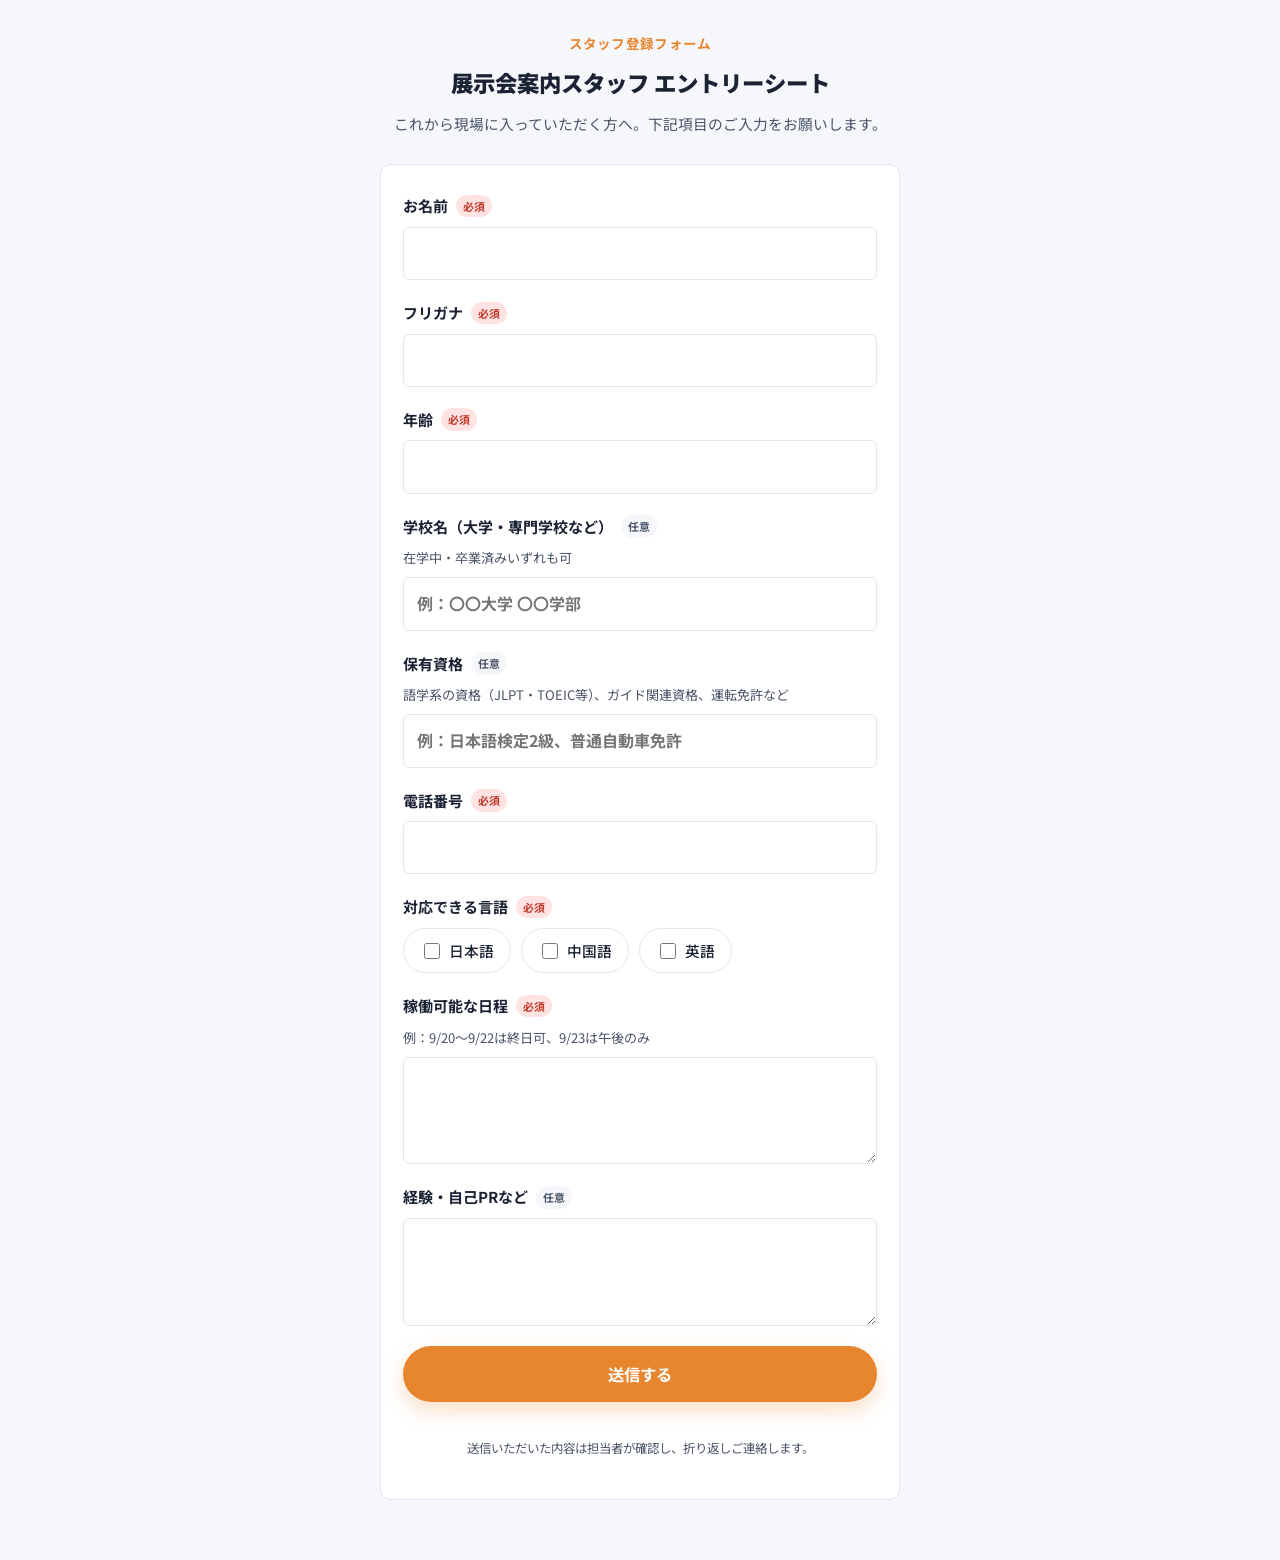
==== entry-sheet.html @ 8527daf9 "Initial commit: staffing LP + entry sheet Co-Authored-By: Claude Sonnet 5 <noreply@anthropic.com>" ====
<!DOCTYPE html>
<html lang="ja">
<head>
<meta charset="UTF-8">
<meta name="viewport" content="width=device-width, initial-scale=1.0">
<title>スタッフ登録エントリーシート</title>
<link rel="preconnect" href="https://fonts.googleapis.com">
<link rel="preconnect" href="https://fonts.gstatic.com" crossorigin>
<link href="https://fonts.googleapis.com/css2?family=Noto+Sans+JP:wght@400;500;700;900&display=swap" rel="stylesheet">
<style>
:root {
  --ink: #1a2233;
  --ink-soft: #4a5468;
  --bg-soft: #f5f7fa;
  --line: #e3e7ee;
  --primary: #1e5f8c;
  --primary-dark: #164a6d;
  --accent: #e8862f;
  --radius: 10px;
}
* { box-sizing: border-box; }
body {
  margin: 0;
  font-family: "Noto Sans JP", "Hiragino Sans", "Yu Gothic", sans-serif;
  color: var(--ink);
  background: var(--bg-soft);
  line-height: 1.7;
  -webkit-font-smoothing: antialiased;
}
.wrap { max-width: 560px; margin: 0 auto; padding: 32px 20px 60px; }
header {
  text-align: center;
  margin-bottom: 28px;
}
header .eyebrow {
  color: var(--accent);
  font-weight: 700;
  font-size: 0.85rem;
  letter-spacing: .02em;
  margin: 0 0 8px;
}
header h1 {
  font-size: 1.4rem;
  font-weight: 900;
  margin: 0 0 10px;
}
header p {
  color: var(--ink-soft);
  font-size: 0.92rem;
  margin: 0;
}
form {
  background: #fff;
  border-radius: var(--radius);
  border: 1px solid var(--line);
  padding: 28px 22px;
  display: flex;
  flex-direction: column;
  gap: 20px;
}
label {
  display: flex;
  flex-direction: column;
  gap: 8px;
  font-weight: 700;
  font-size: 0.94rem;
}
.label-row {
  display: inline-flex;
  align-items: center;
  align-self: flex-start;
}
.required {
  background: #ffe3e3;
  color: #c0392b;
  font-size: 0.68rem;
  font-weight: 700;
  padding: 2px 7px;
  border-radius: 999px;
  margin-left: 8px;
  white-space: nowrap;
}
.optional {
  background: var(--bg-soft);
  color: var(--ink-soft);
  font-size: 0.68rem;
  font-weight: 700;
  padding: 2px 7px;
  border-radius: 999px;
  margin-left: 8px;
  white-space: nowrap;
}
input[type="text"], input[type="tel"], input[type="number"], textarea {
  border: 1px solid var(--line);
  border-radius: 6px;
  padding: 12px 13px;
  font: inherit;
  font-size: 1rem;
  color: var(--ink);
  width: 100%;
}
input:focus, textarea:focus {
  outline: 2px solid var(--primary);
  outline-offset: 1px;
}
.checkbox-row {
  display: flex;
  flex-wrap: wrap;
  gap: 10px;
  font-weight: 500;
}
.checkbox-row label {
  flex-direction: row;
  align-items: center;
  gap: 6px;
  font-weight: 500;
  border: 1px solid var(--line);
  border-radius: 999px;
  padding: 9px 16px;
  cursor: pointer;
  font-size: 0.92rem;
}
.checkbox-row input { width: 16px; height: 16px; }
.hint { font-weight: 400; color: var(--ink-soft); font-size: 0.82rem; }
button {
  background: var(--accent);
  color: #fff;
  border: none;
  border-radius: 999px;
  padding: 16px;
  font-size: 1.02rem;
  font-weight: 700;
  font-family: inherit;
  cursor: pointer;
  box-shadow: 0 8px 20px rgba(232,134,47,0.28);
}
button:hover { background: #d5771f; }
.note {
  text-align: center;
  color: var(--ink-soft);
  font-size: 0.78rem;
  margin-top: 16px;
}
</style>
</head>
<body>
<div class="wrap">
  <header>
    <p class="eyebrow">スタッフ登録フォーム</p>
    <h1>展示会案内スタッフ エントリーシート</h1>
    <p>これから現場に入っていただく方へ。下記項目のご入力をお願いします。</p>
  </header>

  <form action="https://formsubmit.co/baliuxingba@gmail.com" method="POST">
    <input type="hidden" name="_subject" value="展示会案内スタッフ エントリーシート">
    <input type="hidden" name="_captcha" value="false">

    <label>
      <span class="label-row">お名前<span class="required">必須</span></span>
      <input type="text" name="name" required>
    </label>

    <label>
      <span class="label-row">フリガナ<span class="required">必須</span></span>
      <input type="text" name="name_kana" required>
    </label>

    <label>
      <span class="label-row">年齢<span class="required">必須</span></span>
      <input type="number" name="age" min="16" max="99" required>
    </label>

    <label>
      <span class="label-row">学校名（大学・専門学校など）<span class="optional">任意</span></span>
      <span class="hint">在学中・卒業済みいずれも可</span>
      <input type="text" name="school" placeholder="例：〇〇大学 〇〇学部">
    </label>

    <label>
      <span class="label-row">保有資格<span class="optional">任意</span></span>
      <span class="hint">語学系の資格（JLPT・TOEIC等）、ガイド関連資格、運転免許など</span>
      <input type="text" name="qualifications" placeholder="例：日本語検定2級、普通自動車免許">
    </label>

    <label>
      <span class="label-row">電話番号<span class="required">必須</span></span>
      <input type="tel" name="phone" required>
    </label>

    <label>
      <span class="label-row">対応できる言語<span class="required">必須</span></span>
      <span class="checkbox-row">
        <label><input type="checkbox" name="language" value="日本語">日本語</label>
        <label><input type="checkbox" name="language" value="中国語">中国語</label>
        <label><input type="checkbox" name="language" value="英語">英語</label>
      </span>
    </label>

    <label>
      <span class="label-row">稼働可能な日程<span class="required">必須</span></span>
      <span class="hint">例：9/20〜9/22は終日可、9/23は午後のみ</span>
      <textarea name="available_dates" rows="3" required></textarea>
    </label>

    <label>
      <span class="label-row">経験・自己PRなど<span class="optional">任意</span></span>
      <textarea name="notes" rows="3"></textarea>
    </label>

    <button type="submit">送信する</button>
    <p class="note">送信いただいた内容は担当者が確認し、折り返しご連絡します。</p>
  </form>
</div>
</body>
</html>
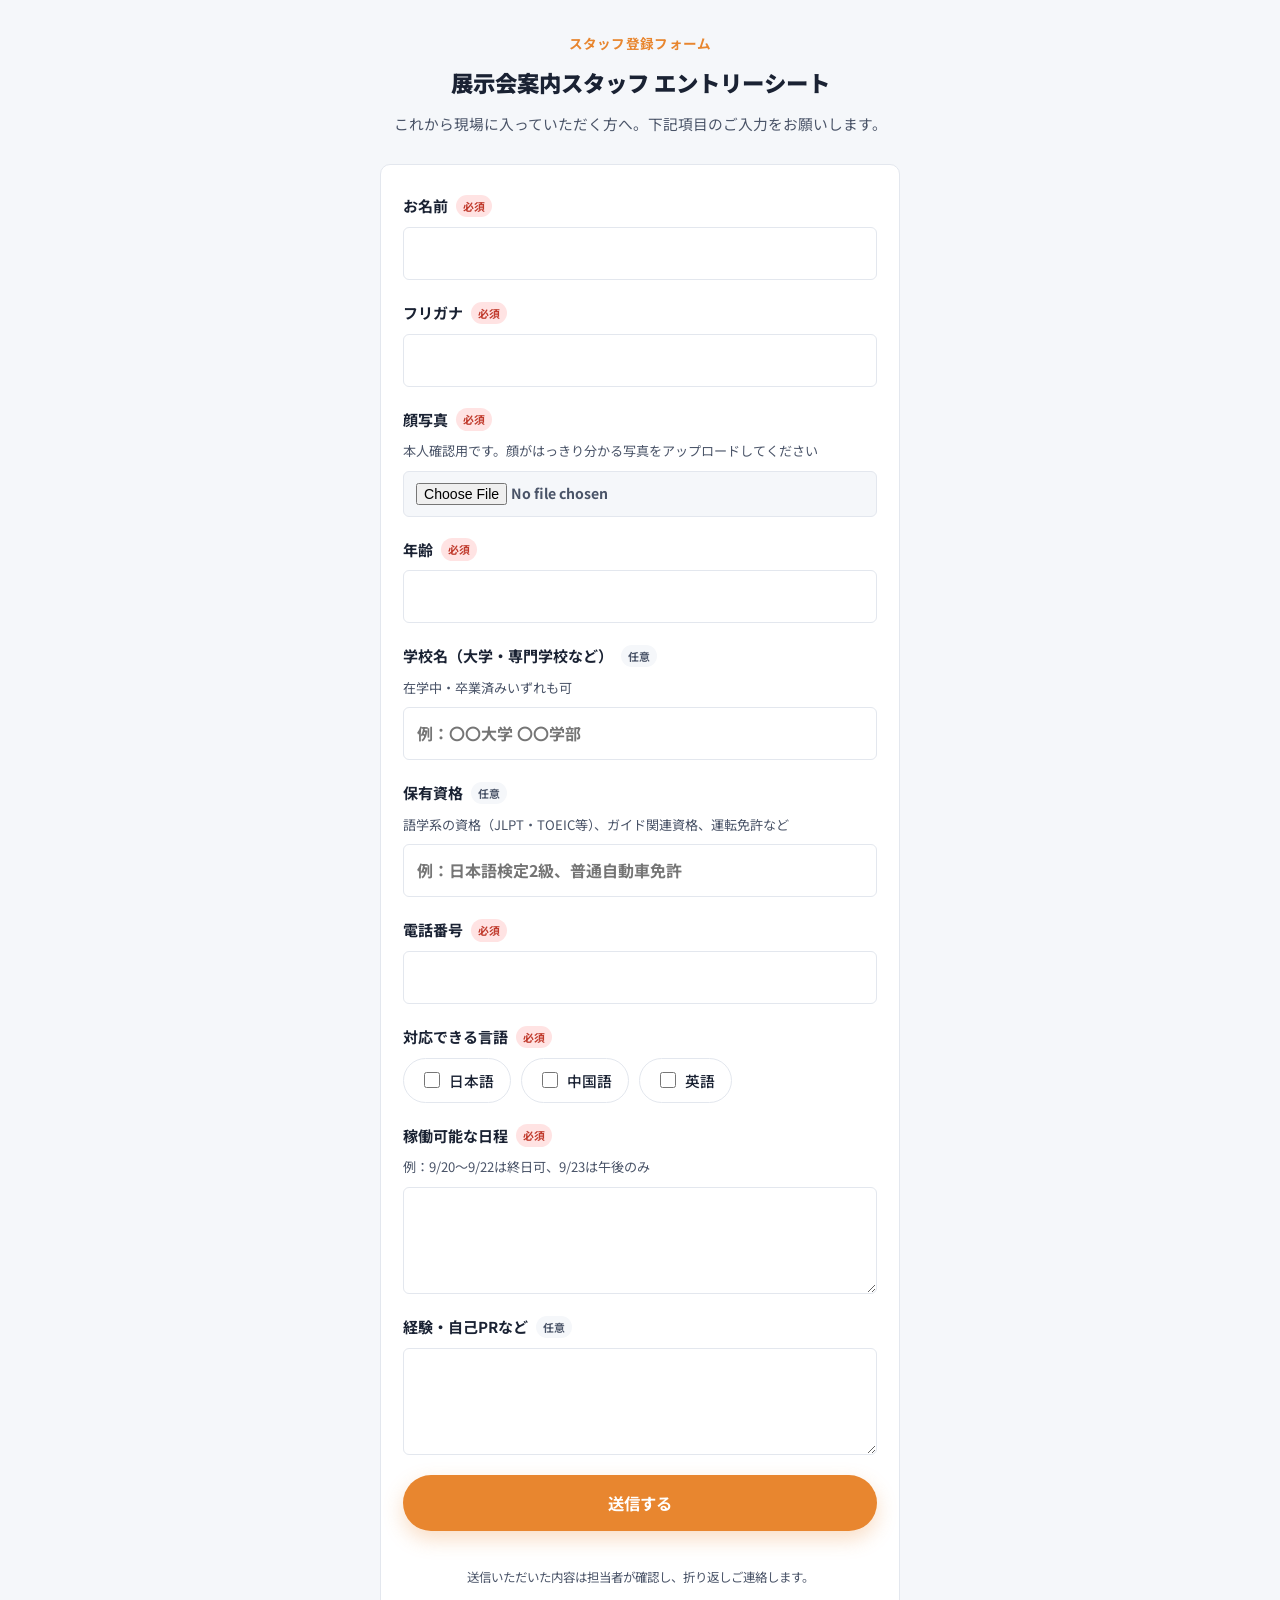
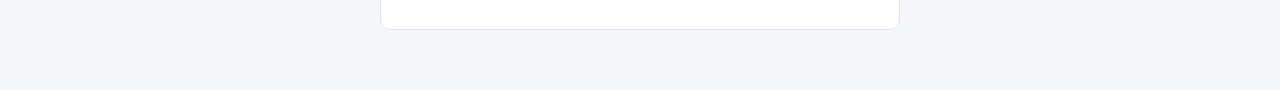
==== commit 06c6abee: "Add photo upload field to entry sheet Co-Authored-By: Claude Sonnet 5 <noreply@anthropic.com>" ====
--- a/entry-sheet.html
+++ b/entry-sheet.html
@@ -99,6 +99,16 @@
   color: var(--ink);
   width: 100%;
 }
+input[type="file"] {
+  border: 1px solid var(--line);
+  border-radius: 6px;
+  padding: 10px 12px;
+  font: inherit;
+  font-size: 0.88rem;
+  color: var(--ink-soft);
+  width: 100%;
+  background: var(--bg-soft);
+}
 input:focus, textarea:focus {
   outline: 2px solid var(--primary);
   outline-offset: 1px;
@@ -151,7 +161,7 @@
     <p>これから現場に入っていただく方へ。下記項目のご入力をお願いします。</p>
   </header>
 
-  <form action="https://formsubmit.co/baliuxingba@gmail.com" method="POST">
+  <form action="https://formsubmit.co/dong_dong@yako-shoji.co.jp" method="POST" enctype="multipart/form-data">
     <input type="hidden" name="_subject" value="展示会案内スタッフ エントリーシート">
     <input type="hidden" name="_captcha" value="false">
 
@@ -163,6 +173,12 @@
     <label>
       <span class="label-row">フリガナ<span class="required">必須</span></span>
       <input type="text" name="name_kana" required>
+    </label>
+
+    <label>
+      <span class="label-row">顔写真<span class="required">必須</span></span>
+      <span class="hint">本人確認用です。顔がはっきり分かる写真をアップロードしてください</span>
+      <input type="file" name="photo" accept="image/*" required>
     </label>
 
     <label>
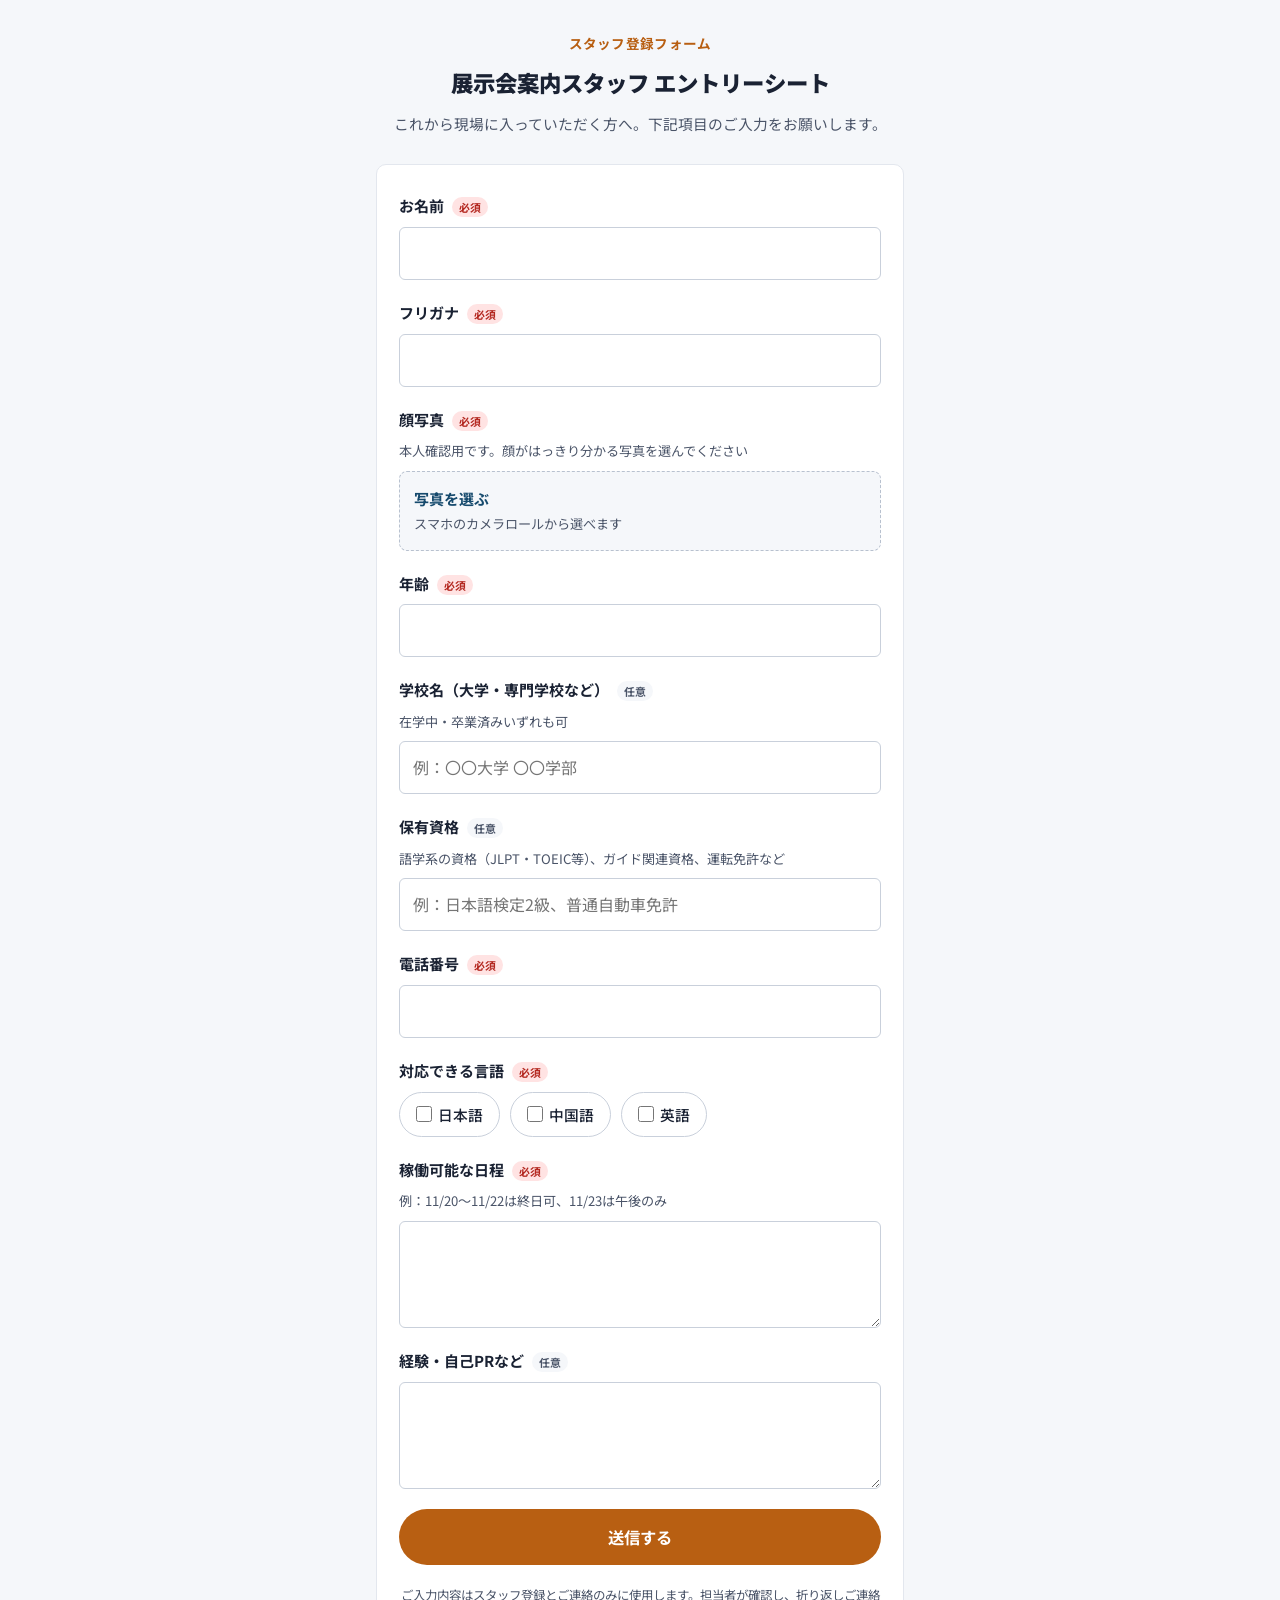
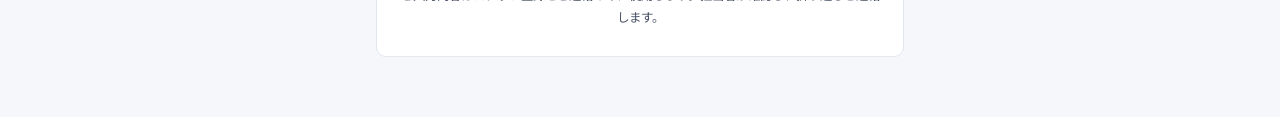
==== commit 973e74d1: "Rebuild entry sheet on Apps Script with direct photo upload Co-Authored-By: Claude Opus 5.5 <noreply" ====
--- a/entry-sheet.html
+++ b/entry-sheet.html
@@ -15,7 +15,9 @@
   --line: #e3e7ee;
   --primary: #1e5f8c;
   --primary-dark: #164a6d;
-  --accent: #e8862f;
+  --accent: #b85f12;
+  --accent-dark: #9c4f0d;
+  --danger: #b3261e;
   --radius: 10px;
 }
 * { box-sizing: border-box; }
@@ -27,11 +29,8 @@
   line-height: 1.7;
   -webkit-font-smoothing: antialiased;
 }
-.wrap { max-width: 560px; margin: 0 auto; padding: 32px 20px 60px; }
-header {
-  text-align: center;
-  margin-bottom: 28px;
-}
+.wrap { max-width: 560px; margin: 0 auto; padding: 32px 16px 60px; }
+header { text-align: center; margin-bottom: 28px; }
 header .eyebrow {
   color: var(--accent);
   font-weight: 700;
@@ -39,40 +38,28 @@
   letter-spacing: .02em;
   margin: 0 0 8px;
 }
-header h1 {
-  font-size: 1.4rem;
-  font-weight: 900;
-  margin: 0 0 10px;
-}
-header p {
-  color: var(--ink-soft);
-  font-size: 0.92rem;
-  margin: 0;
-}
-form {
+header h1 { font-size: 1.4rem; font-weight: 900; margin: 0 0 10px; text-wrap: balance; }
+header p { color: var(--ink-soft); font-size: 0.92rem; margin: 0; }
+form, .done {
   background: #fff;
   border-radius: var(--radius);
   border: 1px solid var(--line);
   padding: 28px 22px;
-  display: flex;
-  flex-direction: column;
-  gap: 20px;
-}
-label {
+}
+form { display: flex; flex-direction: column; gap: 20px; }
+label, fieldset {
   display: flex;
   flex-direction: column;
   gap: 8px;
   font-weight: 700;
   font-size: 0.94rem;
-}
-.label-row {
-  display: inline-flex;
-  align-items: center;
-  align-self: flex-start;
-}
-.required {
-  background: #ffe3e3;
-  color: #c0392b;
+  border: 0;
+  margin: 0;
+  padding: 0;
+  min-width: 0;
+}
+legend { padding: 0; margin-bottom: 8px; font-weight: 700; }
+.required, .optional {
   font-size: 0.68rem;
   font-weight: 700;
   padding: 2px 7px;
@@ -80,58 +67,85 @@
   margin-left: 8px;
   white-space: nowrap;
 }
-.optional {
-  background: var(--bg-soft);
-  color: var(--ink-soft);
-  font-size: 0.68rem;
-  font-weight: 700;
-  padding: 2px 7px;
-  border-radius: 999px;
-  margin-left: 8px;
-  white-space: nowrap;
-}
+.required { background: #ffe3e3; color: var(--danger); }
+.optional { background: var(--bg-soft); color: var(--ink-soft); }
 input[type="text"], input[type="tel"], input[type="number"], textarea {
-  border: 1px solid var(--line);
+  border: 1px solid #c9d0db;
   border-radius: 6px;
   padding: 12px 13px;
   font: inherit;
+  font-weight: 400;
   font-size: 1rem;
   color: var(--ink);
   width: 100%;
-}
-input[type="file"] {
-  border: 1px solid var(--line);
-  border-radius: 6px;
-  padding: 10px 12px;
-  font: inherit;
-  font-size: 0.88rem;
-  color: var(--ink-soft);
-  width: 100%;
-  background: var(--bg-soft);
-}
-input:focus, textarea:focus {
+  background: #fff;
+}
+input:focus-visible, textarea:focus-visible, button:focus-visible, .photo-pick:focus-within {
   outline: 2px solid var(--primary);
   outline-offset: 1px;
 }
-.checkbox-row {
-  display: flex;
-  flex-wrap: wrap;
-  gap: 10px;
+.hint { font-weight: 400; color: var(--ink-soft); font-size: 0.82rem; }
+
+.photo-field { display: flex; flex-direction: column; gap: 8px; }
+.photo-title { font-weight: 700; font-size: 0.94rem; }
+.photo-pick {
+  position: relative;
+  flex-direction: row;
+  align-items: center;
+  gap: 14px;
+  border: 1.5px dashed #b8c1cf;
+  border-radius: 8px;
+  padding: 14px;
+  cursor: pointer;
+  background: var(--bg-soft);
   font-weight: 500;
 }
+.photo-pick input {
+  position: absolute;
+  width: 1px;
+  height: 1px;
+  opacity: 0;
+}
+.photo-thumb {
+  width: 72px;
+  height: 72px;
+  flex-shrink: 0;
+  border-radius: 6px;
+  background: #e6eaf0;
+  object-fit: cover;
+  display: block;
+}
+.photo-thumb[hidden] { display: none; }
+.photo-text { display: flex; flex-direction: column; gap: 2px; min-width: 0; }
+.photo-action { color: var(--primary-dark); font-weight: 700; }
+.photo-name { color: var(--ink-soft); font-size: 0.82rem; overflow-wrap: anywhere; font-weight: 400; }
+
+.checkbox-row { display: flex; flex-wrap: wrap; gap: 10px; }
 .checkbox-row label {
   flex-direction: row;
   align-items: center;
   gap: 6px;
   font-weight: 500;
-  border: 1px solid var(--line);
+  border: 1px solid #c9d0db;
   border-radius: 999px;
   padding: 9px 16px;
   cursor: pointer;
   font-size: 0.92rem;
 }
-.checkbox-row input { width: 16px; height: 16px; }
-.hint { font-weight: 400; color: var(--ink-soft); font-size: 0.82rem; }
+.checkbox-row input { width: 16px; height: 16px; margin: 0; }
+.checkbox-row label:has(input:checked) { border-color: var(--primary); background: #e9f2f8; }
+
+.nowrap { display: inline-block; }
+.trap { position: absolute; left: -9999px; }
+.error {
+  color: var(--danger);
+  background: #fdecea;
+  border-radius: 6px;
+  padding: 10px 12px;
+  font-size: 0.88rem;
+  margin: 0;
+}
+.error[hidden], .done[hidden], form[hidden] { display: none; }
 button {
   background: var(--accent);
   color: #fff;
@@ -142,90 +156,235 @@
   font-weight: 700;
   font-family: inherit;
   cursor: pointer;
-  box-shadow: 0 8px 20px rgba(232,134,47,0.28);
-}
-button:hover { background: #d5771f; }
-.note {
-  text-align: center;
-  color: var(--ink-soft);
-  font-size: 0.78rem;
-  margin-top: 16px;
-}
+}
+button:hover { background: var(--accent-dark); }
+button:disabled { opacity: .65; cursor: wait; }
+.note { text-align: center; color: var(--ink-soft); font-size: 0.78rem; margin: 0; }
+.done { text-align: center; }
+.done h2 { margin: 0 0 8px; font-size: 1.2rem; }
+.done p { margin: 0; color: var(--ink-soft); font-size: 0.92rem; }
 </style>
 </head>
 <body>
 <div class="wrap">
   <header>
     <p class="eyebrow">スタッフ登録フォーム</p>
-    <h1>展示会案内スタッフ エントリーシート</h1>
+    <h1><span class="nowrap">展示会案内スタッフ</span> <span class="nowrap">エントリーシート</span></h1>
     <p>これから現場に入っていただく方へ。下記項目のご入力をお願いします。</p>
   </header>
 
-  <form action="https://formsubmit.co/dong_dong@yako-shoji.co.jp" method="POST" enctype="multipart/form-data">
-    <input type="hidden" name="_subject" value="展示会案内スタッフ エントリーシート">
-    <input type="hidden" name="_captcha" value="false">
-
-    <label>
-      <span class="label-row">お名前<span class="required">必須</span></span>
-      <input type="text" name="name" required>
-    </label>
-
-    <label>
-      <span class="label-row">フリガナ<span class="required">必須</span></span>
-      <input type="text" name="name_kana" required>
-    </label>
-
-    <label>
-      <span class="label-row">顔写真<span class="required">必須</span></span>
-      <span class="hint">本人確認用です。顔がはっきり分かる写真をアップロードしてください</span>
-      <input type="file" name="photo" accept="image/*" required>
-    </label>
-
-    <label>
-      <span class="label-row">年齢<span class="required">必須</span></span>
-      <input type="number" name="age" min="16" max="99" required>
-    </label>
-
-    <label>
-      <span class="label-row">学校名（大学・専門学校など）<span class="optional">任意</span></span>
+  <form id="entry" novalidate>
+    <label>
+      <span>お名前<span class="required">必須</span></span>
+      <input type="text" name="name" autocomplete="name" required>
+    </label>
+
+    <label>
+      <span>フリガナ<span class="required">必須</span></span>
+      <input type="text" name="nameKana" required>
+    </label>
+
+    <div class="photo-field">
+      <span class="photo-title">顔写真<span class="required">必須</span></span>
+      <span class="hint">本人確認用です。顔がはっきり分かる写真を選んでください</span>
+      <label class="photo-pick">
+        <input type="file" id="photo" accept="image/*" aria-label="顔写真を選ぶ" required>
+        <img class="photo-thumb" id="thumb" alt="選んだ写真のプレビュー" hidden>
+        <span class="photo-text">
+          <span class="photo-action" id="photoAction">写真を選ぶ</span>
+          <span class="photo-name" id="photoName">スマホのカメラロールから選べます</span>
+        </span>
+      </label>
+    </div>
+
+    <label>
+      <span>年齢<span class="required">必須</span></span>
+      <input type="number" name="age" min="16" max="99" inputmode="numeric" required>
+    </label>
+
+    <label>
+      <span>学校名（大学・専門学校など）<span class="optional">任意</span></span>
       <span class="hint">在学中・卒業済みいずれも可</span>
       <input type="text" name="school" placeholder="例：〇〇大学 〇〇学部">
     </label>
 
     <label>
-      <span class="label-row">保有資格<span class="optional">任意</span></span>
+      <span>保有資格<span class="optional">任意</span></span>
       <span class="hint">語学系の資格（JLPT・TOEIC等）、ガイド関連資格、運転免許など</span>
       <input type="text" name="qualifications" placeholder="例：日本語検定2級、普通自動車免許">
     </label>
 
     <label>
-      <span class="label-row">電話番号<span class="required">必須</span></span>
-      <input type="tel" name="phone" required>
-    </label>
-
-    <label>
-      <span class="label-row">対応できる言語<span class="required">必須</span></span>
-      <span class="checkbox-row">
+      <span>電話番号<span class="required">必須</span></span>
+      <input type="tel" name="phone" autocomplete="tel" required>
+    </label>
+
+    <fieldset>
+      <legend>対応できる言語<span class="required">必須</span></legend>
+      <div class="checkbox-row">
         <label><input type="checkbox" name="language" value="日本語">日本語</label>
         <label><input type="checkbox" name="language" value="中国語">中国語</label>
         <label><input type="checkbox" name="language" value="英語">英語</label>
-      </span>
-    </label>
-
-    <label>
-      <span class="label-row">稼働可能な日程<span class="required">必須</span></span>
-      <span class="hint">例：9/20〜9/22は終日可、9/23は午後のみ</span>
-      <textarea name="available_dates" rows="3" required></textarea>
-    </label>
-
-    <label>
-      <span class="label-row">経験・自己PRなど<span class="optional">任意</span></span>
+      </div>
+    </fieldset>
+
+    <label>
+      <span>稼働可能な日程<span class="required">必須</span></span>
+      <span class="hint">例：11/20〜11/22は終日可、11/23は午後のみ</span>
+      <textarea name="availableDates" rows="3" required></textarea>
+    </label>
+
+    <label>
+      <span>経験・自己PRなど<span class="optional">任意</span></span>
       <textarea name="notes" rows="3"></textarea>
     </label>
 
-    <button type="submit">送信する</button>
-    <p class="note">送信いただいた内容は担当者が確認し、折り返しご連絡します。</p>
+    <label class="trap" aria-hidden="true">ウェブサイト<input type="text" name="website" tabindex="-1" autocomplete="off"></label>
+
+    <p class="error" id="error" role="alert" hidden></p>
+    <button type="submit" id="submit">送信する</button>
+    <p class="note">ご入力内容はスタッフ登録とご連絡のみに使用します。担当者が確認し、折り返しご連絡します。</p>
   </form>
+
+  <div class="done" id="done" hidden tabindex="-1">
+    <h2>送信が完了しました</h2>
+    <p>ありがとうございました。担当者が確認し、折り返しご連絡します。</p>
+  </div>
 </div>
+
+<script>
+const SCRIPT_URL = 'https://script.google.com/macros/s/AKfycbxBUHHQUdnilsEBfs93l2nBFVIBn_xurCamR3YKyxSBWsctV6fnGraz_n_Fi32qptaw/exec';
+const MAX_EDGE = 1600;
+const MAX_ORIGINAL_BYTES = 10 * 1024 * 1024;
+const TIMEOUT_MS = 90000;
+
+const form = document.getElementById('entry');
+const photoInput = document.getElementById('photo');
+const thumb = document.getElementById('thumb');
+const errorBox = document.getElementById('error');
+const submitButton = document.getElementById('submit');
+
+function showError(message) {
+  errorBox.textContent = message;
+  errorBox.hidden = false;
+  errorBox.scrollIntoView({ behavior: 'smooth', block: 'center' });
+}
+
+photoInput.addEventListener('change', () => {
+  const file = photoInput.files[0];
+  if (!file) return;
+  thumb.onerror = () => { thumb.hidden = true; };
+  thumb.src = URL.createObjectURL(file);
+  thumb.hidden = false;
+  document.getElementById('photoAction').textContent = '写真を選び直す';
+  document.getElementById('photoName').textContent = file.name;
+});
+
+function readBase64(blob) {
+  return new Promise((resolve, reject) => {
+    const reader = new FileReader();
+    reader.onload = () => resolve(String(reader.result).split(',')[1]);
+    reader.onerror = () => reject(reader.error);
+    reader.readAsDataURL(blob);
+  });
+}
+
+function loadImage(file) {
+  return new Promise((resolve, reject) => {
+    const image = new Image();
+    image.onload = () => resolve(image);
+    image.onerror = reject;
+    image.src = URL.createObjectURL(file);
+  });
+}
+
+// スマホの大きな写真でも送れるように縮小する。縮小できない形式はそのまま送る
+async function preparePhoto(file) {
+  try {
+    const image = await loadImage(file);
+    const scale = Math.min(1, MAX_EDGE / Math.max(image.naturalWidth, image.naturalHeight));
+    const canvas = document.createElement('canvas');
+    canvas.width = Math.round(image.naturalWidth * scale);
+    canvas.height = Math.round(image.naturalHeight * scale);
+    const context = canvas.getContext('2d');
+    context.fillStyle = '#fff';
+    context.fillRect(0, 0, canvas.width, canvas.height);
+    context.drawImage(image, 0, 0, canvas.width, canvas.height);
+    const blob = await new Promise((resolve) => canvas.toBlob(resolve, 'image/jpeg', 0.85));
+    if (blob) return { type: 'image/jpeg', base64: await readBase64(blob) };
+  } catch (error) {
+    console.warn('写真を縮小できなかったため元のファイルを送ります', error);
+  }
+  if (file.size > MAX_ORIGINAL_BYTES) {
+    throw new Error('写真のサイズが大きすぎます。別の写真を選んでください。');
+  }
+  return { type: file.type || 'image/jpeg', base64: await readBase64(file) };
+}
+
+function findProblem() {
+  const fields = form.elements;
+  const required = [['name', 'お名前'], ['nameKana', 'フリガナ'], ['age', '年齢'], ['phone', '電話番号'], ['availableDates', '稼働可能な日程']];
+  const missing = required.filter(([key]) => !fields[key].value.trim()).map(([, label]) => label);
+  if (!photoInput.files[0]) missing.push('顔写真');
+  if (!form.querySelector('input[name="language"]:checked')) missing.push('対応できる言語');
+  if (missing.length) return '次の項目を入力してください：' + missing.join('、');
+  if (!fields.age.checkValidity()) return '年齢は16〜99の数字で入力してください。';
+  return '';
+}
+
+form.addEventListener('input', () => { errorBox.hidden = true; });
+
+form.addEventListener('submit', async (event) => {
+  event.preventDefault();
+  errorBox.hidden = true;
+
+  const problem = findProblem();
+  if (problem) return showError(problem);
+
+  submitButton.disabled = true;
+  submitButton.textContent = '送信中です…';
+  const controller = new AbortController();
+  const timer = setTimeout(() => controller.abort(), TIMEOUT_MS);
+
+  try {
+    const fields = form.elements;
+    const payload = {
+      name: fields.name.value,
+      nameKana: fields.nameKana.value,
+      age: fields.age.value,
+      school: fields.school.value,
+      qualifications: fields.qualifications.value,
+      phone: fields.phone.value,
+      languages: [...form.querySelectorAll('input[name="language"]:checked')].map((box) => box.value).join('、'),
+      availableDates: fields.availableDates.value,
+      notes: fields.notes.value,
+      website: fields.website.value,
+      photo: await preparePhoto(photoInput.files[0]),
+    };
+    // text/plainで送るとApps Scriptへのクロスオリジン送信でプリフライトが起きない
+    const response = await fetch(SCRIPT_URL, {
+      method: 'POST',
+      headers: { 'Content-Type': 'text/plain;charset=utf-8' },
+      body: JSON.stringify(payload),
+      signal: controller.signal,
+    });
+    const result = await response.json();
+    if (!result.ok) throw new Error(result.error || '送信できませんでした。');
+
+    form.hidden = true;
+    const done = document.getElementById('done');
+    done.hidden = false;
+    done.focus();
+    window.scrollTo({ top: 0 });
+  } catch (error) {
+    const known = error instanceof Error && /[ぁ-ん]/.test(error.message);
+    showError((known ? error.message : '送信できませんでした。') + ' 入力内容は残っています。通信環境を確認して、もう一度「送信する」を押してください。');
+    submitButton.disabled = false;
+    submitButton.textContent = '送信する';
+  } finally {
+    clearTimeout(timer);
+  }
+});
+</script>
 </body>
 </html>
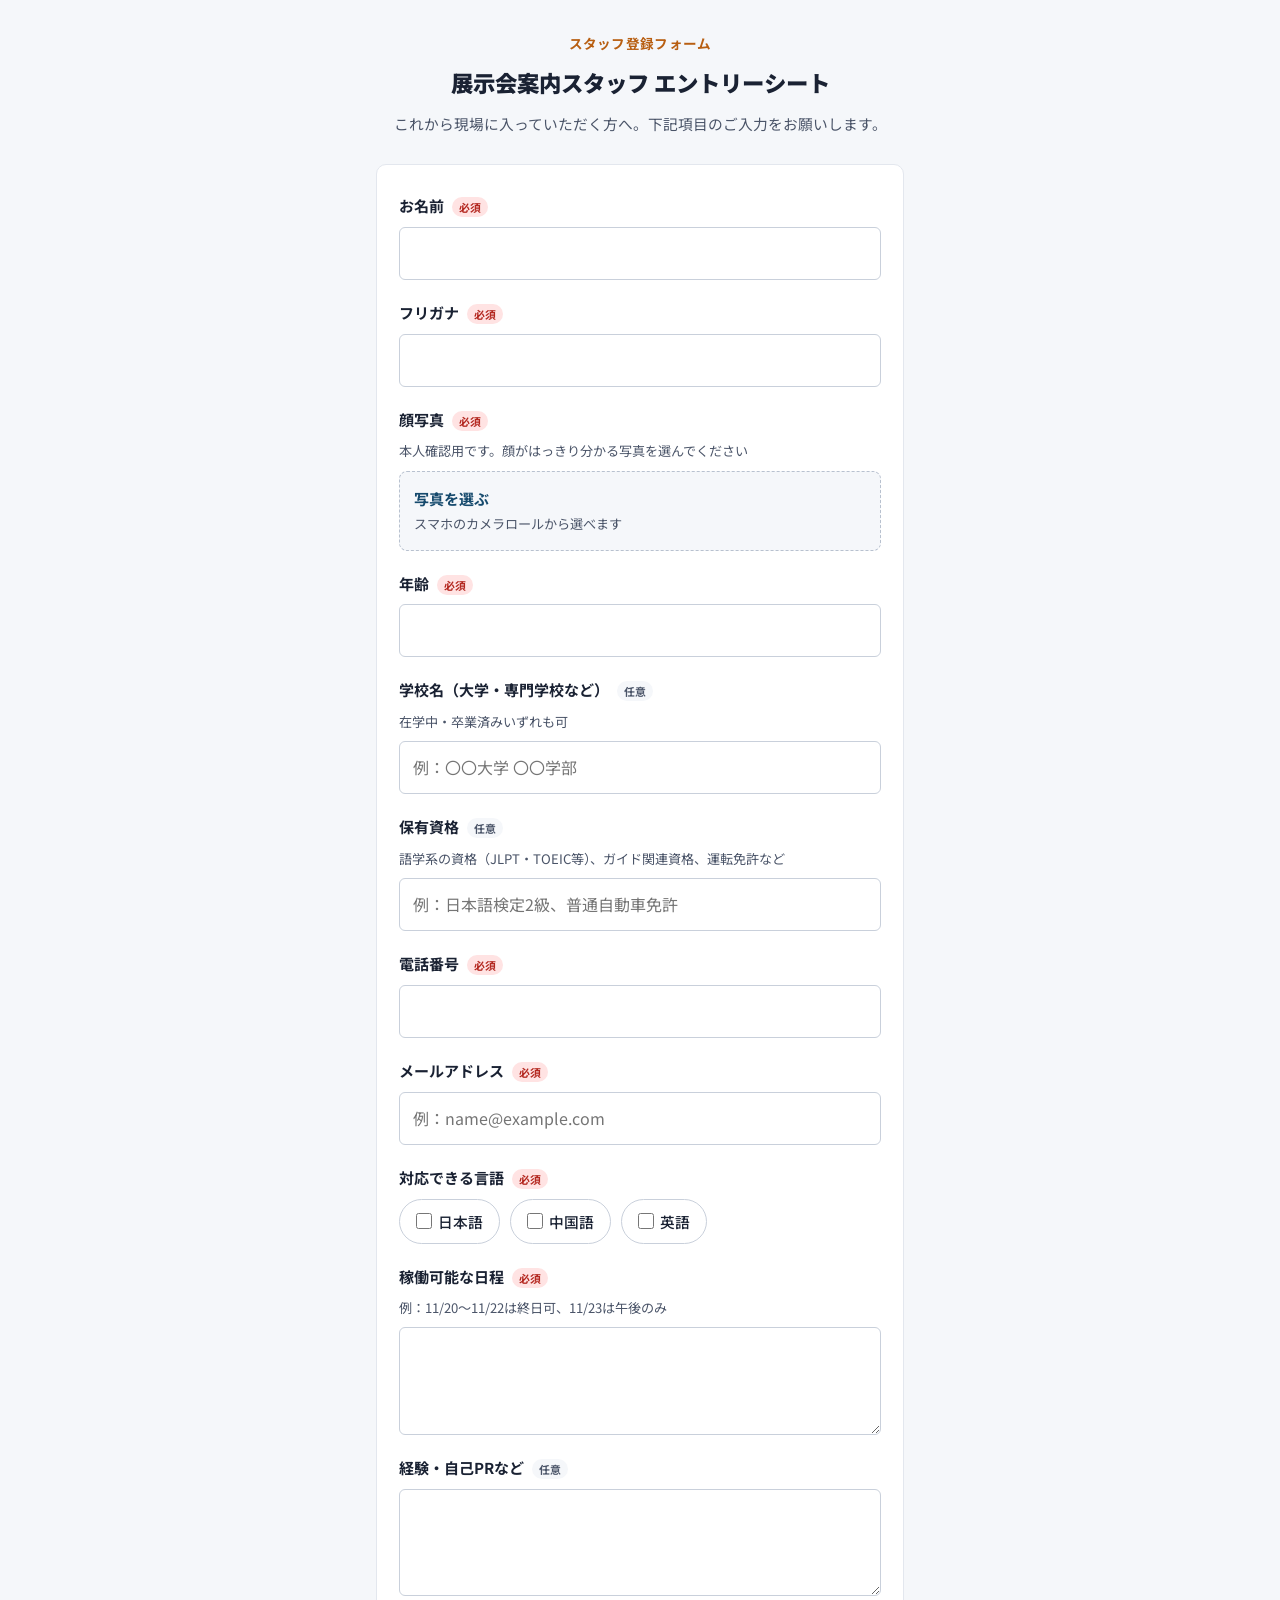
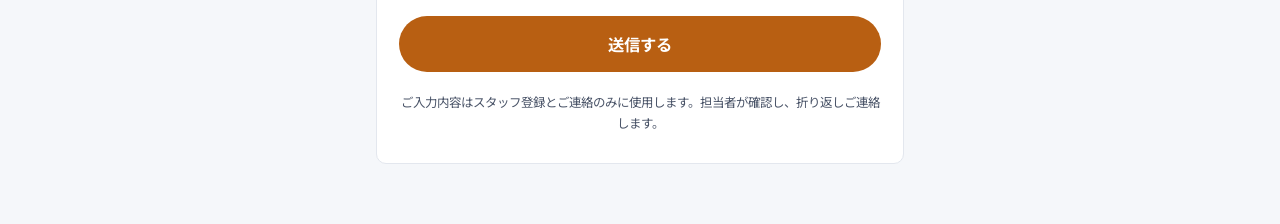
==== commit 8671929a: "Add email field to entry sheet Co-Authored-By: Claude Opus 5.5 <noreply@anthropic.com>" ====
--- a/entry-sheet.html
+++ b/entry-sheet.html
@@ -69,7 +69,7 @@
 }
 .required { background: #ffe3e3; color: var(--danger); }
 .optional { background: var(--bg-soft); color: var(--ink-soft); }
-input[type="text"], input[type="tel"], input[type="number"], textarea {
+input[type="text"], input[type="tel"], input[type="email"], input[type="number"], textarea {
   border: 1px solid #c9d0db;
   border-radius: 6px;
   padding: 12px 13px;
@@ -217,6 +217,11 @@
     <label>
       <span>電話番号<span class="required">必須</span></span>
       <input type="tel" name="phone" autocomplete="tel" required>
+    </label>
+
+    <label>
+      <span>メールアドレス<span class="required">必須</span></span>
+      <input type="email" name="email" autocomplete="email" inputmode="email" placeholder="例：name@example.com" required>
     </label>
 
     <fieldset>
@@ -323,12 +328,13 @@
 
 function findProblem() {
   const fields = form.elements;
-  const required = [['name', 'お名前'], ['nameKana', 'フリガナ'], ['age', '年齢'], ['phone', '電話番号'], ['availableDates', '稼働可能な日程']];
+  const required = [['name', 'お名前'], ['nameKana', 'フリガナ'], ['age', '年齢'], ['phone', '電話番号'], ['email', 'メールアドレス'], ['availableDates', '稼働可能な日程']];
   const missing = required.filter(([key]) => !fields[key].value.trim()).map(([, label]) => label);
   if (!photoInput.files[0]) missing.push('顔写真');
   if (!form.querySelector('input[name="language"]:checked')) missing.push('対応できる言語');
   if (missing.length) return '次の項目を入力してください：' + missing.join('、');
   if (!fields.age.checkValidity()) return '年齢は16〜99の数字で入力してください。';
+  if (!fields.email.checkValidity()) return 'メールアドレスの形式を確認してください。';
   return '';
 }
 
@@ -355,6 +361,7 @@
       school: fields.school.value,
       qualifications: fields.qualifications.value,
       phone: fields.phone.value,
+      email: fields.email.value,
       languages: [...form.querySelectorAll('input[name="language"]:checked')].map((box) => box.value).join('、'),
       availableDates: fields.availableDates.value,
       notes: fields.notes.value,
